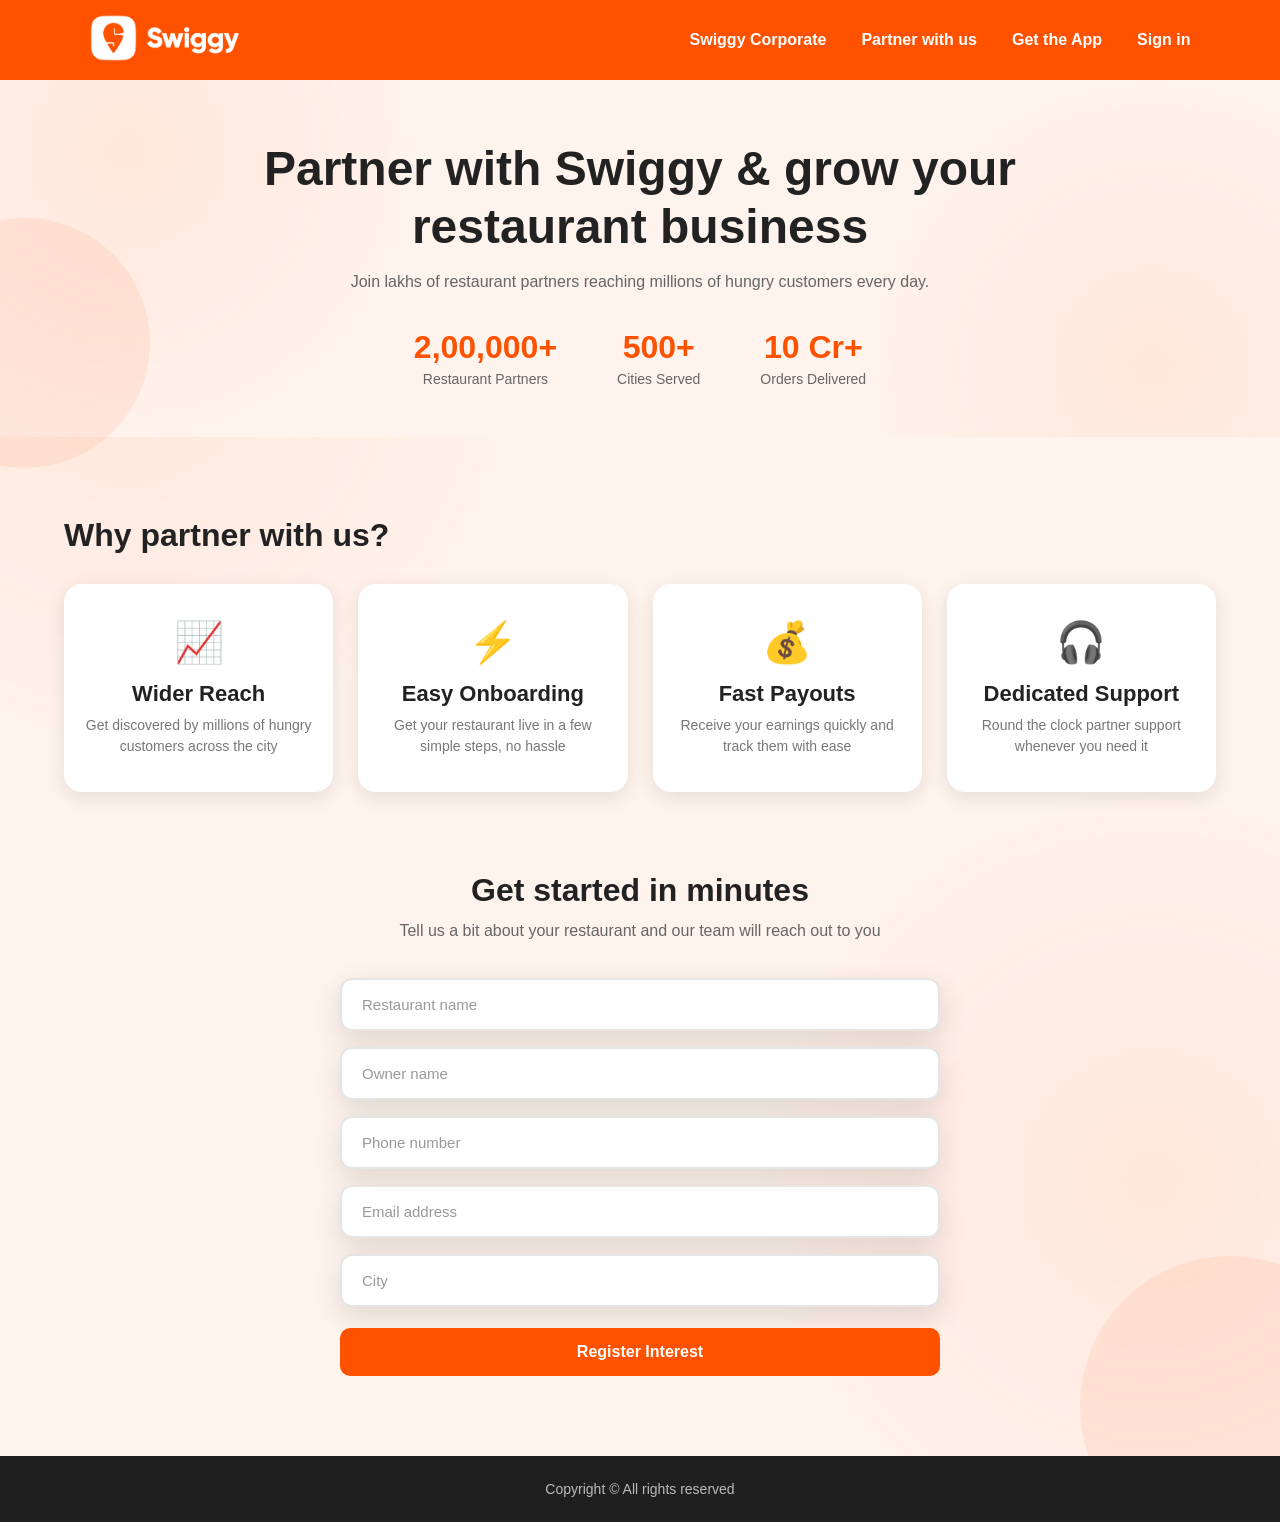
==== partner.html @ e175d9bb "Add partner.html for restaurant partnership page" ====
<!DOCTYPE html>
<html lang="en">

<head>
    <meta charset="UTF-8">
    <meta name="viewport" content="width=device-width, initial-scale=1.0">
    <title>Partner with us - Swiggy</title>
    <link rel="stylesheet" href="css/style.css">
</head>

<body>
    <header>
        <div class="logo">
            <a href="index.html"><img src="img/logo.png" alt="Swiggy logo"></a>
        </div>
        <nav>
        <ul>
            <li><a href="">Swiggy Corporate</a></li>
            <li><a href="/partner with us.html">Partner with us</a></li>
            <li><a href="">Get the App</a></li>
            <li><a href="/sign in.html" target="_blank">Sign in</a></li>
        </ul>
        </nav>
    </header>
    <main class="partner-page">

        <section class="partner-hero">
            <h2>Partner with Swiggy & grow your restaurant business</h2>
            <p class="partner-subtext">Join lakhs of restaurant partners reaching millions of hungry customers every day.</p>

            <div class="partner-stats">
                <div class="stat-card">
                    <h3>2,00,000+</h3>
                    <p>Restaurant Partners</p>
                </div>
                <div class="stat-card">
                    <h3>500+</h3>
                    <p>Cities Served</p>
                </div>
                <div class="stat-card">
                    <h3>10 Cr+</h3>
                    <p>Orders Delivered</p>
                </div>
            </div>
        </section>

        <section class="cards-section">

            <h1>Why partner with us?</h1>

            <div class="cards-container">

                <div class="food-card benefit-card">
                    <div class="benefit-icon">📈</div>
                    <div class="card-content">
                        <h2>Wider Reach</h2>
                        <p>Get discovered by millions of hungry customers across the city</p>
                    </div>
                </div>

                <div class="food-card benefit-card">
                    <div class="benefit-icon">⚡</div>
                    <div class="card-content">
                        <h2>Easy Onboarding</h2>
                        <p>Get your restaurant live in a few simple steps, no hassle</p>
                    </div>
                </div>

                <div class="food-card benefit-card">
                    <div class="benefit-icon">💰</div>
                    <div class="card-content">
                        <h2>Fast Payouts</h2>
                        <p>Receive your earnings quickly and track them with ease</p>
                    </div>
                </div>

                <div class="food-card benefit-card">
                    <div class="benefit-icon">🎧</div>
                    <div class="card-content">
                        <h2>Dedicated Support</h2>
                        <p>Round the clock partner support whenever you need it</p>
                    </div>
                </div>

            </div>

        </section>

        <section class="partner-form-section">

            <h1>Get started in minutes</h1>
            <p class="partner-subtext">Tell us a bit about your restaurant and our team will reach out to you</p>

            <form name="partner-inquiry" method="POST" data-netlify="true" netlify-honeypot="bot-field" class="partner-form">
                <input type="hidden" name="form-name" value="partner-inquiry">
                <p class="hidden-field">
                    <label>Don't fill this out: <input name="bot-field"></label>
                </p>

                <input type="text" name="restaurant_name" placeholder="Restaurant name" required>
                <input type="text" name="owner_name" placeholder="Owner name" required>
                <input type="tel" name="phone" placeholder="Phone number" required>
                <input type="email" name="email" placeholder="Email address" required>
                <input type="text" name="city" placeholder="City" required>

                <button type="submit">Register Interest</button>
            </form>

        </section>

    </main>
    <footer>Copyright &copy; All rights reserved</footer>
    <script src="js/script.js"></script>
</body>

</html>
---- css/style.css ----
/* =========================
   RESET & GLOBAL STYLES
========================= */

* {
    margin: 0;
    padding: 0;
    box-sizing: border-box;
}

:root {
    --orange: #ff5200;
    --dark-orange: #e84600;
    --light-orange: #fff3ed;
    --white: #ffffff;
    --dark: #222222;
    --gray: #666666;
}

html {
    scroll-behavior: smooth;
}

body {
    font-family: Arial, Helvetica, sans-serif;
    background: var(--white);
    color: var(--dark);
    overflow-x: hidden;
}


/* =========================
   HEADER
========================= */

header {
    height: 80px;
    width: 100%;
    padding: 0 7%;

    display: flex;
    align-items: center;
    justify-content: space-between;

    background: var(--orange);
    color: white;

    position: sticky;
    top: 0;
    z-index: 1000;

    transition: all 0.3s ease;
}

header.scrolled {
    height: 65px;
    box-shadow: 0 4px 20px rgba(0, 0, 0, 0.15);
}


/* Logo */

.logo {
    display: flex;
    align-items: center;
}

.logo img {
    width: 150px;
    height: auto;

    transition: transform 0.3s ease;
}

.logo img:hover {
    transform: scale(1.05);
}


/* Navigation */

header ul {
    display: flex;
    align-items: center;
    gap: 35px;

    list-style: none;
}

header ul li a {
    color: white;
    text-decoration: none;

    font-size: 16px;
    font-weight: 600;

    position: relative;

    transition: color 0.3s ease;
}

header ul li a::after {
    content: "";

    position: absolute;
    left: 0;
    bottom: -7px;

    width: 0;
    height: 2px;

    background: white;

    transition: width 0.3s ease;
}

header ul li a:hover::after {
    width: 100%;
}

header ul li a:hover {
    color: #fff5ef;
}


/* =========================
   MAIN HERO SECTION
========================= */

main {
    min-height: calc(100vh - 80px);

    background:
        radial-gradient(
            circle at 10% 20%,
            rgba(255, 82, 0, 0.08),
            transparent 25%
        ),
        radial-gradient(
            circle at 90% 80%,
            rgba(255, 82, 0, 0.08),
            transparent 25%
        ),
        var(--light-orange);

    display: flex;
    flex-direction: column;
    align-items: center;

    text-align: center;

    padding: 60px 20px;

    position: relative;
    overflow: hidden;
}


/* =========================
   DECORATIVE CIRCLES
========================= */

main::before,
main::after {
    content: "";

    position: absolute;

    border-radius: 50%;

    background: rgba(255, 82, 0, 0.08);

    animation: floatingCircle 6s ease-in-out infinite;
}

main::before {
    width: 250px;
    height: 250px;

    top: 10%;
    left: -100px;
}

main::after {
    width: 300px;
    height: 300px;

    bottom: -100px;
    right: -100px;

    animation-delay: 2s;
}

@keyframes floatingCircle {

    0%,
    100% {
        transform: translateY(0);
    }

    50% {
        transform: translateY(-25px);
    }
}


/* =========================
   HERO HEADING
========================= */

main > h2 {
    max-width: 850px;

    font-size: clamp(30px, 5vw, 55px);
    line-height: 1.15;

    color: var(--dark);

    margin-bottom: 35px;

    position: relative;
    z-index: 5;

    animation: fadeUp 1s ease forwards;
}


/* =========================
   LEFT & RIGHT HERO IMAGES
========================= */

.left-image,
.right-image {
    position: absolute;

    bottom: 500px;

    width: 380px;
    max-height: 400px;

    object-fit: contain;

    z-index: 2;

    animation:
        imageAppear 1s ease forwards,
        floatingFood 4s ease-in-out 1s infinite;
}


/* Left */

.left-image {
    left: -90px;
}


/* Right */

.right-image {
    right: -90px;
}


/* Image entrance */

@keyframes imageAppear {

    from {
        opacity: 0;
        transform: scale(0.7);
    }

    to {
        opacity: 1;
        transform: scale(1);
    }
}


/* Image floating */

@keyframes floatingFood {

    0%,
    100% {
        transform: translateY(0);
    }

    50% {
        transform: translateY(-12px);
    }
}


/* =========================
   SEARCH BOX
========================= */

main > div {
    width: min(650px, 90%);

    position: relative;
    z-index: 5;

    animation: fadeUp 1s ease 0.3s both;
}

main input {
    width: 100%;

    padding: 20px 25px;

    border: 2px solid transparent;
    border-radius: 14px;

    outline: none;

    background: white;

    font-size: 17px;
    color: var(--dark);

    box-shadow:
        0 10px 30px rgba(0, 0, 0, 0.12);

    transition:
        border-color 0.3s ease,
        box-shadow 0.3s ease,
        transform 0.3s ease;
}

main input::placeholder {
    color: #999;
}

main input:focus {
    border-color: var(--orange);

    box-shadow:
        0 12px 35px rgba(255, 82, 0, 0.2);

    transform: translateY(-2px);
}


/* =========================
   FOOD CARDS SECTION
========================= */

.cards-section {
    width: 90%;
    max-width: 1200px;

    margin: 80px auto;

    text-align: left;

    position: relative;
    z-index: 5;
}

.cards-section > h1 {
    font-size: 32px;

    color: var(--dark);

    margin-bottom: 30px;
}


/* =========================
   CARDS CONTAINER
========================= */

.cards-container {
    display: grid;

    grid-template-columns: repeat(4, 1fr);

    gap: 25px;
}


/* =========================
   FOOD CARD
========================= */

.food-card {
    background: white;

    border-radius: 18px;

    overflow: hidden;

    box-shadow:
        0 5px 20px rgba(0, 0, 0, 0.10);

    cursor: pointer;

    transition:
        transform 0.3s ease,
        box-shadow 0.3s ease;
}

.food-card:hover {
    transform: translateY(-10px);

    box-shadow:
        0 15px 35px rgba(255, 82, 0, 0.25);
}


/* Food image */

.food-card > img {
    display: block;

    width: 100%;
    height: 190px;

    object-fit: cover;

    transition: transform 0.4s ease;
}

.food-card:hover > img {
    transform: scale(1.08);
}


/* =========================
   CARD CONTENT
========================= */

.card-content {
    padding: 20px;
}

.card-content h2 {
    color: var(--dark);

    font-size: 22px;

    margin-bottom: 8px;
}

.card-content p {
    color: #777;

    font-size: 14px;
    line-height: 1.5;

    margin-bottom: 15px;
}


/* Discount */

.card-content span {
    display: inline-block;

    padding: 6px 10px;

    background: #fff0e8;
    color: var(--orange);

    border-radius: 6px;

    font-size: 12px;
    font-weight: bold;

    margin-bottom: 15px;
}


/* =========================
   CARD BUTTON
========================= */

.card-content button {
    display: block;

    width: 100%;

    padding: 11px;

    border: none;
    border-radius: 8px;

    background: var(--orange);
    color: white;

    font-size: 15px;
    font-weight: bold;

    cursor: pointer;

    transition:
        background 0.3s ease,
        transform 0.2s ease;
}

.card-content button:hover {
    background: var(--dark-orange);

    transform: scale(1.02);
}


/* =========================
   PARTNER PAGE
========================= */

.partner-page {
    display: block;
    text-align: left;
    padding: 0;
}

.partner-hero {
    width: 100%;

    text-align: center;

    padding: 60px 20px 50px;

    background:
        radial-gradient(
            circle at 10% 20%,
            rgba(255, 82, 0, 0.08),
            transparent 25%
        ),
        radial-gradient(
            circle at 90% 80%,
            rgba(255, 82, 0, 0.08),
            transparent 25%
        ),
        var(--light-orange);
}

.partner-hero h2 {
    max-width: 850px;
    margin: 0 auto 15px;

    font-size: clamp(28px, 4.5vw, 48px);
    line-height: 1.2;

    color: var(--dark);
}

.partner-subtext {
    max-width: 600px;
    margin: 0 auto 35px;

    color: var(--gray);
    font-size: 16px;
    line-height: 1.5;
}

.partner-stats {
    display: flex;
    justify-content: center;
    gap: 60px;

    flex-wrap: wrap;
}

.stat-card h3 {
    font-size: 32px;
    color: var(--orange);
}

.stat-card p {
    margin-top: 5px;
    color: var(--gray);
    font-size: 14px;
}

/* Benefit cards reuse .food-card, tweak layout for icon */

.benefit-card {
    display: flex;
    flex-direction: column;
    align-items: center;

    padding: 35px 20px;

    text-align: center;
}

.benefit-icon {
    font-size: 40px;
    margin-bottom: 15px;
}

.benefit-card .card-content {
    padding: 0;
}

.benefit-card .card-content p {
    margin-bottom: 0;
}

/* Partner sign-up form */

.partner-form-section {
    width: 90%;
    max-width: 600px;

    margin: 80px auto;

    text-align: center;
}

.partner-form-section > h1 {
    font-size: 32px;
    color: var(--dark);
    margin-bottom: 10px;
}

.partner-form {
    display: flex;
    flex-direction: column;
    gap: 16px;

    margin-top: 35px;
    text-align: left;
}

.partner-form input {
    width: 100%;

    padding: 16px 20px;

    border: 2px solid #e5e5e5;
    border-radius: 12px;

    outline: none;

    font-size: 15px;
    color: var(--dark);

    transition: border-color 0.3s ease;
}

.partner-form input:focus {
    border-color: var(--orange);
}

.partner-form button {
    padding: 15px;
    margin-top: 5px;

    border: none;
    border-radius: 10px;

    background: var(--orange);
    color: white;

    font-size: 16px;
    font-weight: bold;

    cursor: pointer;

    transition:
        background 0.3s ease,
        transform 0.2s ease;
}

.partner-form button:hover {
    background: var(--dark-orange);
    transform: scale(1.02);
}

.hidden-field {
    display: none;
}


/* =========================
   FOOTER
========================= */

footer {
    background: #1f1f1f;

    color: #bbbbbb;

    text-align: center;

    padding: 25px;

    font-size: 14px;
}


/* =========================
   GENERAL ANIMATION
========================= */

@keyframes fadeUp {

    from {
        opacity: 0;
        transform: translateY(30px);
    }

    to {
        opacity: 1;
        transform: translateY(0);
    }
}


/* =========================
   TABLET
========================= */

@media (max-width: 1000px) {

    .cards-container {
        grid-template-columns: repeat(2, 1fr);
    }

    .left-image,
    .right-image {
        width: 280px;
        max-height: 320px;
    }
}


/* =========================
   SMALL TABLET
========================= */

@media (max-width: 800px) {

    header {
        padding: 0 5%;
    }

    header ul {
        gap: 15px;
    }

    header ul li a {
        font-size: 13px;
    }

    .logo img {
        width: 120px;
    }

    main {
        min-height: calc(100vh - 70px);
    }

    main > h2 {
        font-size: 35px;
    }

    .left-image,
    .right-image {
        width: 220px;
        max-height: 260px;
    }
}


/* =========================
   MOBILE
========================= */

@media (max-width: 600px) {

    /* NAVBAR */
    header {
        height: auto;
        min-height: 100px;
        padding: 15px 10px 20px;
        flex-direction: column;
        gap: 12px;
    }

    .logo img {
        width: 110px;
       display: block;
    }

    header ul {
        display: flex;
        gap: 10px;
        flex-wrap: wrap;
        justify-content: center;
        width: 100%;
    }

    header ul li a {
        font-size: 12px;
    }


    /* HERO */
    main {
        min-height: auto;
        padding: 45px 15px 60px;
    }

    main > h2 {
        font-size: 30px;
        line-height: 1.2;
        margin-bottom: 30px;
    }


    /* HIDE DECORATIVE IMAGES ON PHONE */
    .left-image,
    .right-image {
        display: none;
    }


    /* SEARCH BOX */
    main > div {
        width: 100%;
    }

    main input {
        width: 100%;
        padding: 17px;
        font-size: 15px;
    }


    /* CARDS */
    .cards-section {
        width: 92%;
        margin: 50px auto;
    }

    .cards-section > h1 {
        font-size: 26px;
    }

    .cards-container {
        grid-template-columns: 1fr;
        gap: 20px;
    }

    .food-card > img {
        height: 220px;
    }


    /* PARTNER PAGE */
    .partner-hero {
        padding: 45px 15px 40px;
    }

    .partner-stats {
        gap: 30px;
    }

    .stat-card h3 {
        font-size: 26px;
    }

    .partner-form-section {
        margin: 50px auto;
    }

    .partner-form-section > h1 {
        font-size: 26px;
    }
}
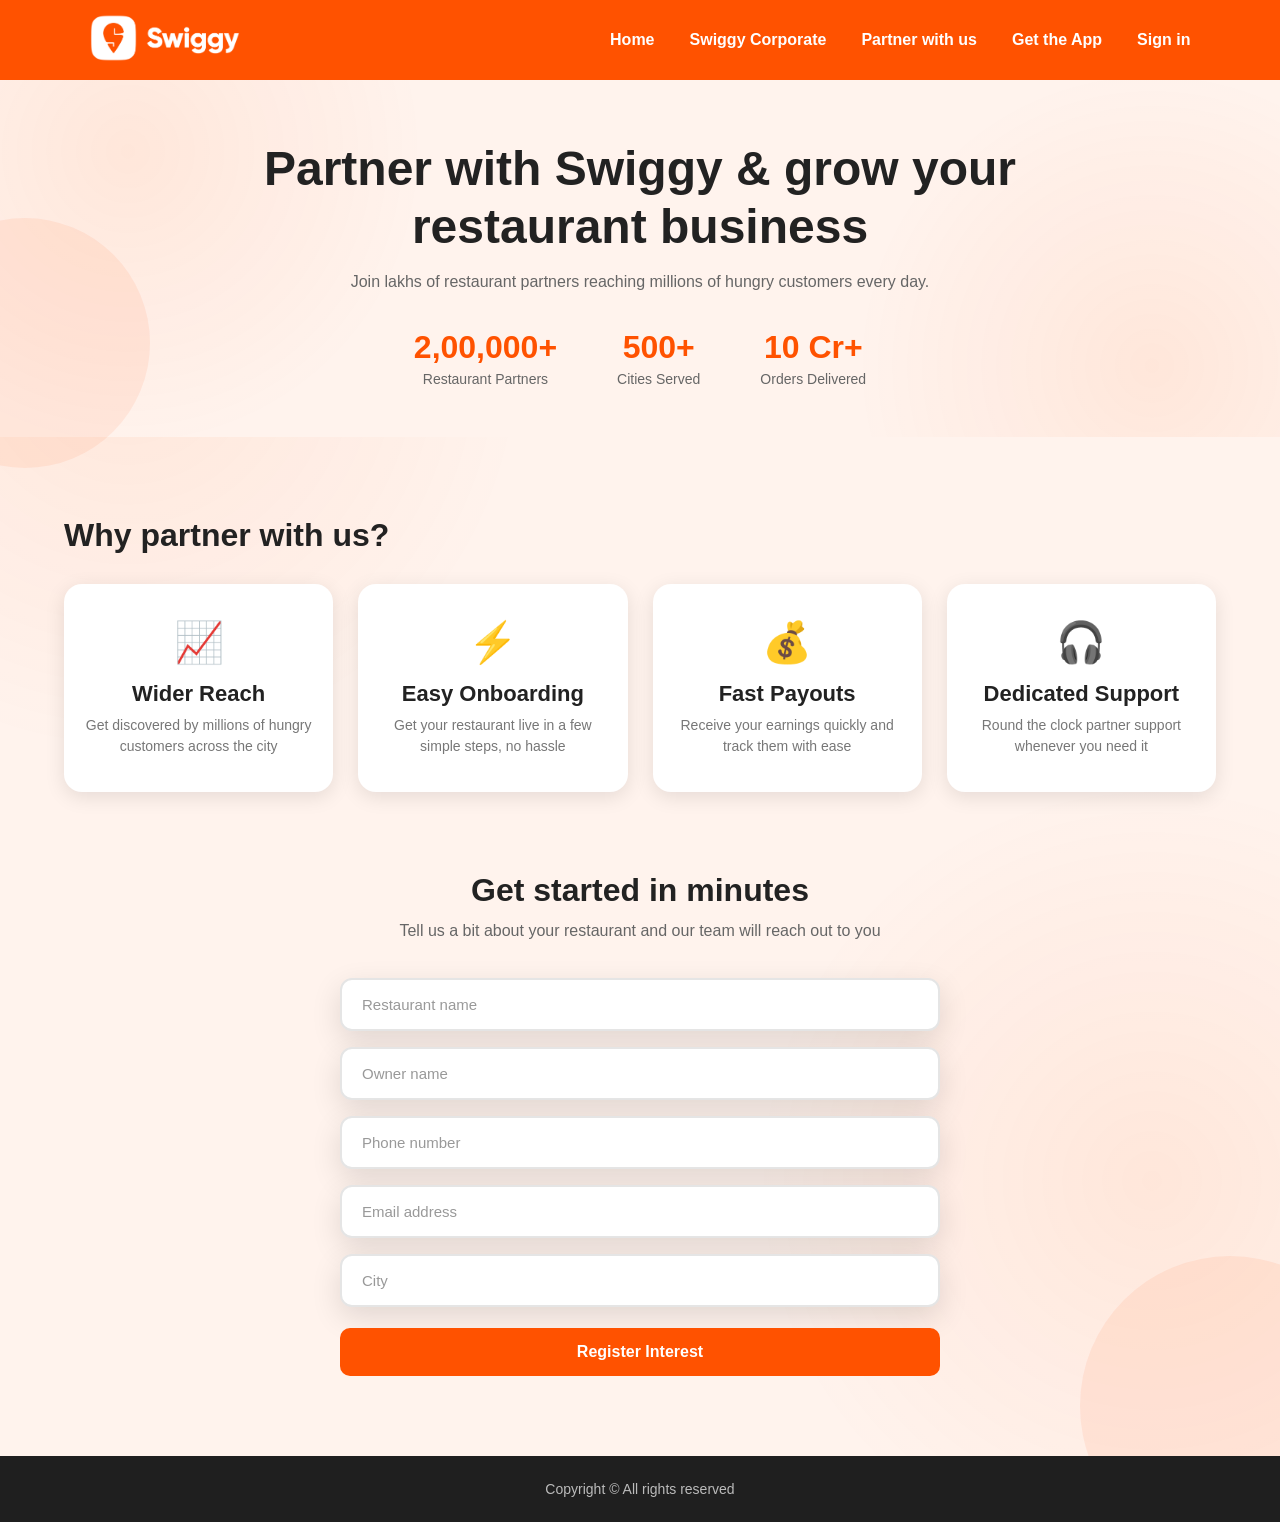
==== commit ed64f8a2: "Update partner.html" ====
--- a/partner.html
+++ b/partner.html
@@ -15,6 +15,7 @@
         </div>
         <nav>
         <ul>
+            <li><a href="/index.html">Home</a></li>
             <li><a href="">Swiggy Corporate</a></li>
             <li><a href="/partner with us.html">Partner with us</a></li>
             <li><a href="">Get the App</a></li>
--- a/css/style.css
+++ b/css/style.css
@@ -507,7 +507,6 @@
     transform: scale(1.02);
 }
 
-
 /* =========================
    PARTNER PAGE
 ========================= */
@@ -677,6 +676,32 @@
     display: none;
 }
 
+* =========================
+   CORPORATE PAGE - ABOUT
+========================= */
+
+.corporate-about {
+    width: 90%;
+    max-width: 800px;
+
+    margin: 0 auto 80px;
+
+    text-align: center;
+}
+
+.corporate-about > h1 {
+    font-size: 32px;
+    color: var(--dark);
+    margin-bottom: 25px;
+}
+
+.corporate-about p {
+    color: var(--gray);
+    font-size: 16px;
+    line-height: 1.7;
+
+    margin-bottom: 18px;
+}
 
 /* =========================
    FOOTER
@@ -852,26 +877,4 @@
     .food-card > img {
         height: 220px;
     }
-
-
-    /* PARTNER PAGE */
-    .partner-hero {
-        padding: 45px 15px 40px;
-    }
-
-    .partner-stats {
-        gap: 30px;
-    }
-
-    .stat-card h3 {
-        font-size: 26px;
-    }
-
-    .partner-form-section {
-        margin: 50px auto;
-    }
-
-    .partner-form-section > h1 {
-        font-size: 26px;
-    }
-}
+}
